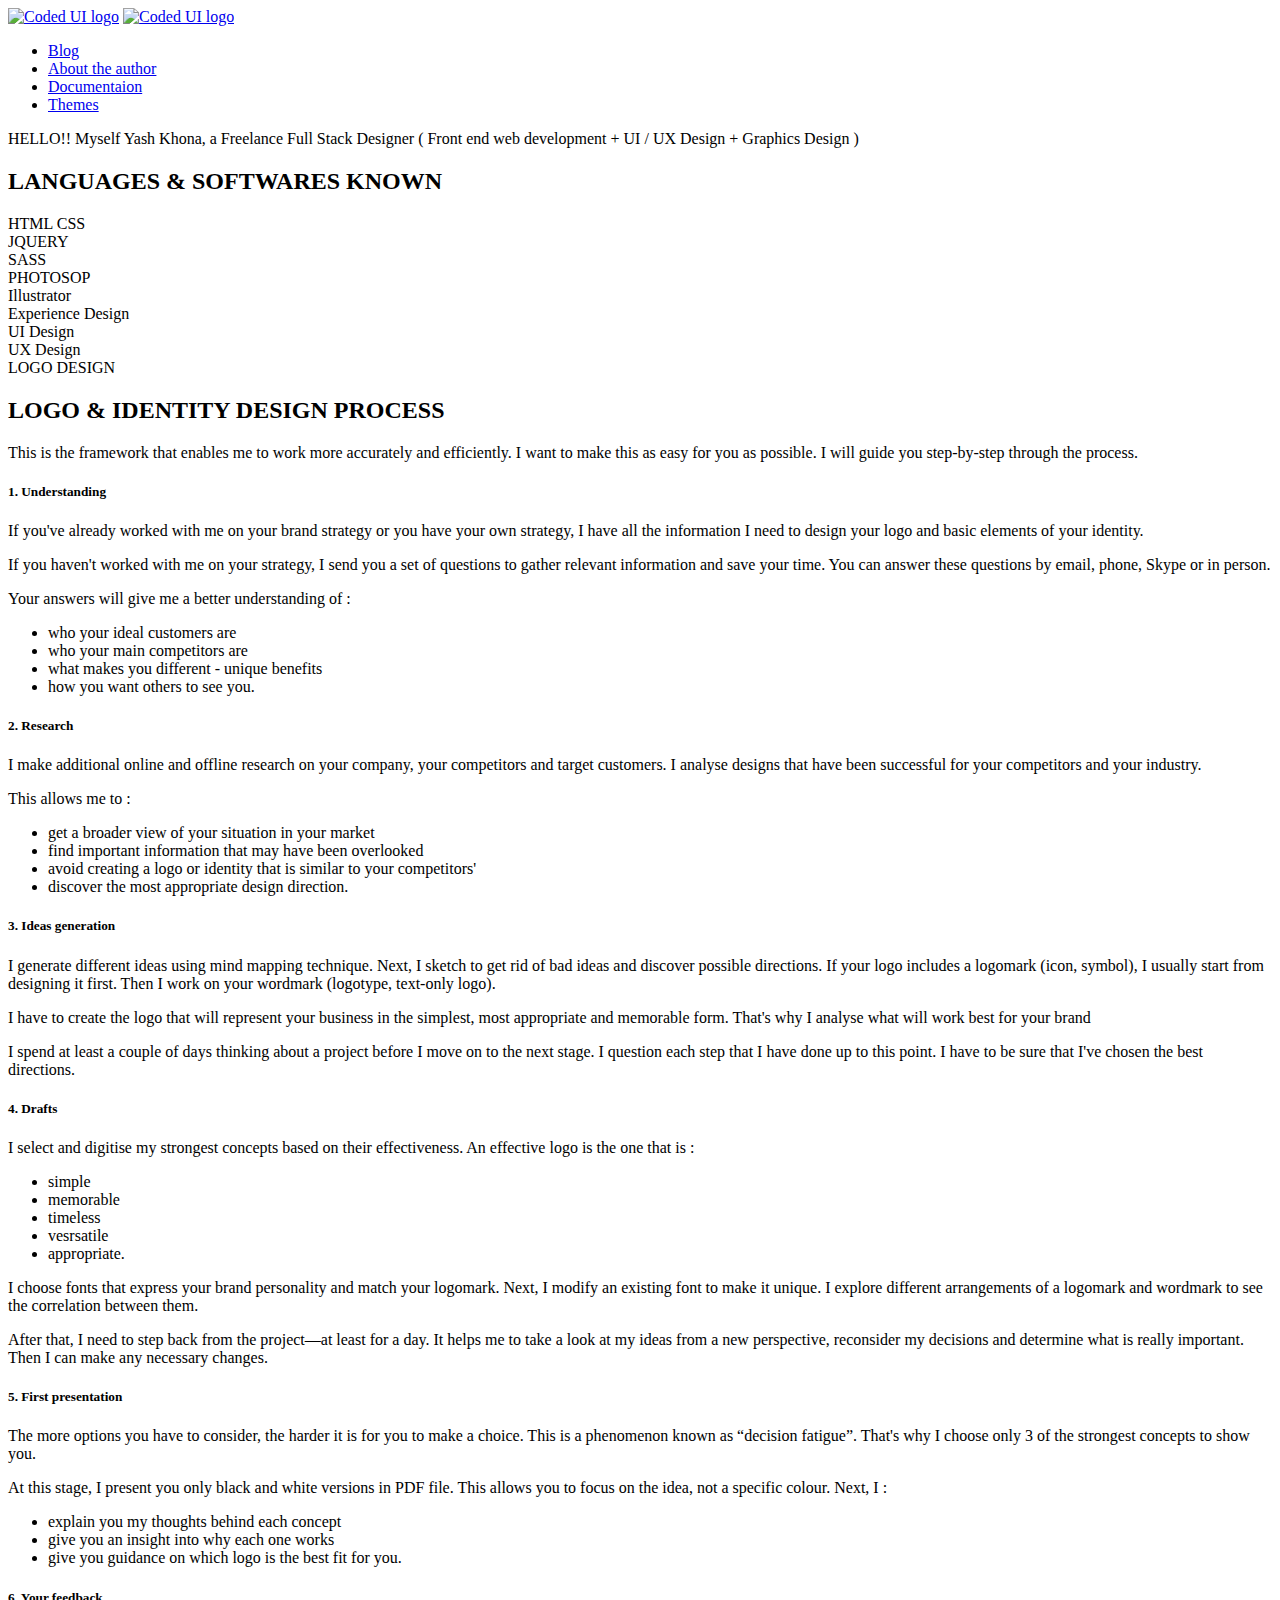
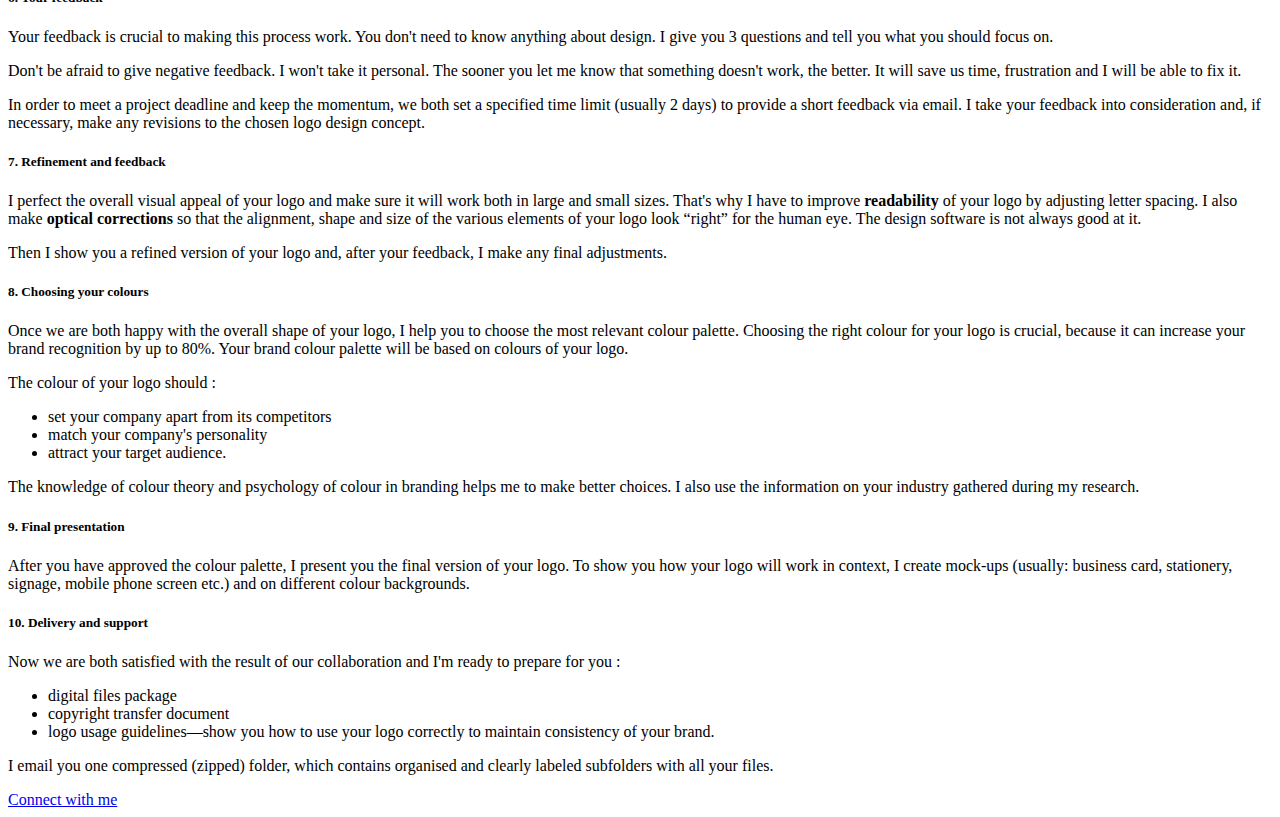
==== about.html @ 503fbe52 "Add files via upload" ====
<!DOCTYPE html>
<html lang="en">
    <head>
        <meta charset="utf-8">
        <meta name="viewport" content="width=device-width, initial-scale=1.0">

        <!-- Search Engine Optimization (SEO) -->
        
        

        <link rel="stylesheet" href="vendors/css/normalize.css">
        <link rel="stylesheet" href="vendors/css/grid.css">
        <link rel="stylesheet" href="vendors/css/ionicons.min.css">
        <link rel="stylesheet" href="vendors/css/animate.min.css">
        <link href="https://fonts.googleapis.com/css?family=Montserrat:100,300,300i,500" rel="stylesheet">
        <link rel="stylesheet" href="resources/css/style.css">
        <link rel="stylesheet" href="resources/css/queries.css">
        
        
        
        
         <title>Coded UI</title>
    </head>
    <body>
        <header>
            <nav>
                <div class="row">
                    <a href="index.html"><img src="resources/img/Coded%20UI%20logo.png" class="logo" alt="Coded UI logo"></a>
                         <a href="index.html"><img src="resources/img/Coded%20UI%20logo.png" class="logo-black" alt="Coded UI logo"></a>
                    <ul class="main-nav js--main-nav">
                        <li><a href="blog.html">Blog</a></li>
                        <li><a href="about.html">About the author</a></li>
                        <li><a href="documentation.html">Documentaion</a></li>
                        <li><a href="theme.html">Themes</a></li>
                    </ul>
                    <a class="mobile-nav-icon js--nav-icon">
                        <i class="ion-navicon-round"></i>
                    </a>
                </div>
            </nav>
            <div class="row">
                <p class="about-para"><span>HELLO!!</span> Myself Yash Khona, a Freelance Full Stack Designer ( Front end web development + UI / UX Design + Graphics Design )</p>
                <h2>LANGUAGES & SOFTWARES KNOWN </h2>
            </div>
            <div class="row">
                <div class="col span-1-of-3">
                    <div class="skills-container">
                        <div class="skills html">HTML CSS</div>
                    </div>
                    <div class="skills-container">
                        <div class="skills js">JQUERY</div>
                    </div>
                    <div class="skills-container">
                        <div class="skills other">SASS</div>
                    </div>
                </div>
                
                <div class="col span-1-of-3">
                    <div class="skills-container">
                        <div class="skills ps">PHOTOSOP</div>
                    </div>
                    <div class="skills-container">
                        <div class="skills ai">Illustrator</div>
                    </div>
                    <div class="skills-container">
                        <div class="skills xd">Experience Design</div>
                    </div>
                </div>
                <div class="col span-1-of-3">
                    <div class="skills-container">
                        <div class="skills ui">UI Design</div>
                    </div>
                    <div class="skills-container">
                        <div class="skills ux">UX Design</div>
                    </div>
                    <div class="skills-container">
                        <div class="skills logod">LOGO DESIGN</div>
                    </div>
                </div>
            </div>
            
        </header> 
        <section class="section-design-process js--section-features">
            <div class="row design-process">
                <h2>LOGO & IDENTITY DESIGN PROCESS</h2>
                <p class="design-process-para">This is the framework that enables me to work more accurately and efficiently. I want to make this as easy for you as possible. I will guide you step-by-step through the process.</p>
                <h5>1. Understanding</h5>
                <p class="design-process-step">If you've already worked with me on your brand strategy or you have your own strategy, I have all the information I need to design your logo and basic elements of your identity.</p>
                <p class="design-process-step">If you haven't worked with me on your strategy, I send you a set of questions to gather relevant information and save your time. You can answer these questions by email, phone, Skype or in person.</p>
                <p class="design-process-step">Your answers will give me a better understanding of :</p>
                <ul>
                    <li>who your ideal customers are</li>
                    <li>who your main competitors are</li>
                    <li>what makes you different - unique benefits</li>
                    <li>how you want others to see you.</li>
                </ul>
                <h5>2. Research</h5>
                <p class="design-process-step">I make additional online and offline research on your company, your competitors and target customers. I analyse designs that have been successful for your competitors and your industry. </p>
                <p class="design-process-step">This allows me to :</p>
                <ul>
                    <li>get a broader view of your situation in your market</li>
                    <li>find important information that may have been overlooked</li>
                    <li>avoid creating a logo or identity that is similar to your competitors'</li>
                    <li>discover the most appropriate design direction.</li>
                </ul>
                <h5>3. Ideas generation</h5>
                <p class="design-process-step">I generate different ideas using mind mapping technique. Next, I sketch to get rid of bad ideas and discover possible directions. If your logo includes a logomark (icon, symbol), I usually start from designing it first. Then I work on your wordmark (logotype, text-only logo).</p>
                <p class="design-process-step">I have to create the logo that will represent your business in the simplest, most appropriate and memorable form. That's why I analyse what will work best for your brand</p>
                <p class="design-process-step">I spend at least a couple of days thinking about a project before I move on to the next stage. I question each step that I have done up to this point. I have to be sure that I've chosen the best directions.</p>
                <h5>4. Drafts</h5>
                <p class="design-process-step">I select and digitise my strongest concepts based on their effectiveness. An effective logo is the one that is : </p>
                <ul>
                    <li>simple</li>
                    <li>memorable</li>
                    <li>timeless</li>
                    <li>vesrsatile</li>
                    <li>appropriate.</li>
                </ul>
                <p class="design-process-step">I choose fonts that express your brand personality and match your logomark. Next, I modify an existing font to make it unique. I explore different arrangements of a logomark and wordmark to see the correlation between them. </p>
                <p class="design-process-step">After that, I need to step back from the project—at least for a day. It helps me to take a look at my ideas from a new perspective, reconsider my decisions and determine what is really important. Then I can make any necessary changes.</p>
                <h5>5. First presentation</h5>
                <p class="design-process-step">The more options you have to consider, the harder it is for you to make a choice. This is a phenomenon known as “decision fatigue”. That's why I choose only 3 of the strongest concepts to show you.</p>
                <p class="design-process-step">At this stage, I present you only black and white versions in PDF file. This allows you to focus on the idea, not a specific colour. Next, I :</p>
                <ul>
                    <li>explain you my thoughts behind each concept</li>
                    <li>give you an insight into why each one works</li>
                    <li>give you guidance on which logo is the best fit for you.</li>
                </ul>
                <h5>6. Your feedback</h5>
                <p class="design-process-step">Your feedback is crucial to making this process work. You don't need to know anything about design. I give you 3 questions and tell you what you should focus on.</p>
                <p class="design-process-step">Don't be afraid to give negative feedback. I won't take it personal. The sooner you let me know that something doesn't work, the better. It will save us time, frustration and I will be able to fix it. </p>
                <p class="design-process-step">In order to meet a project deadline and keep the momentum, we both set a specified time limit (usually 2 days) to provide a short feedback via email. I take your feedback into consideration and, if necessary, make any revisions to the chosen logo design concept.</p>
                <h5>7. Refinement and feedback</h5>
                <p class="design-process-step">I perfect the overall visual appeal of your logo and make sure it will work both in large and small sizes. That's why I have to improve <strong>readability</strong> of your logo by adjusting letter spacing. I also make <strong>optical corrections</strong> so that the alignment, shape and size of the various elements of your logo look “right” for the human eye. The design software is not always good at it.</p>
                <p class="design-process-step">Then I show you a refined version of your logo and, after your feedback, I make any final adjustments. </p>
                <h5>8. Choosing your colours</h5>
                <p class="design-process-step">Once we are both happy with the overall shape of your logo, I help you to choose the most relevant colour palette. Choosing the right colour for your logo is crucial, because it can increase your brand recognition by up to 80%. Your brand colour palette will be based on colours of your logo.</p>
                <p class="design-process-step">The colour of your logo should :</p>
                <ul>
                    <li>set your company apart from its competitors</li>
                    <li>match your company's personality </li>
                    <li>attract your target audience.</li>
                </ul>
                <p class="design-process-step">The knowledge of colour theory and psychology of colour in branding helps me to make better choices. I also use the information on your industry gathered during my research. </p>
                <h5>9. Final presentation</h5>
                <p class="design-process-step">After you have approved the colour palette, I present you the final version of your logo. To show you how your logo will work in context, I create mock-ups (usually: business card, stationery, signage, mobile phone screen etc.) and on different colour backgrounds.</p>
                <h5>10. Delivery and support</h5>
                <p class="design-process-step">Now we are both satisfied with the result of our collaboration and I'm ready to prepare for you : </p>
                <ul>
                    <li>digital files package</li>
                    <li>copyright transfer document </li>
                    <li>logo usage guidelines—show you how to use your logo correctly to maintain consistency of your brand.</li>
                </ul>
                <p class="design-process-step">I email you one compressed (zipped) folder, which contains organised and clearly labeled subfolders with all your files.</p>
                <div class="row connect">
                    <a href="index.html#contact-form" class="btn btn-ghost">Connect with me</a>

                </div>
            </div>
        </section>
        
        
        <script src="https://ajax.googleapis.com/ajax/libs/jquery/3.3.1/jquery.min.js"></script>
        <script src="https://cdn.jsdelivr.net/npm/respond.js@1.4.2/Gruntfile.min.js"></script>
        <script src="resources/js/script.js"></script>
        <script src="vendors/js/jquery.waypoints.min.js"></script>
    </body>
</html>
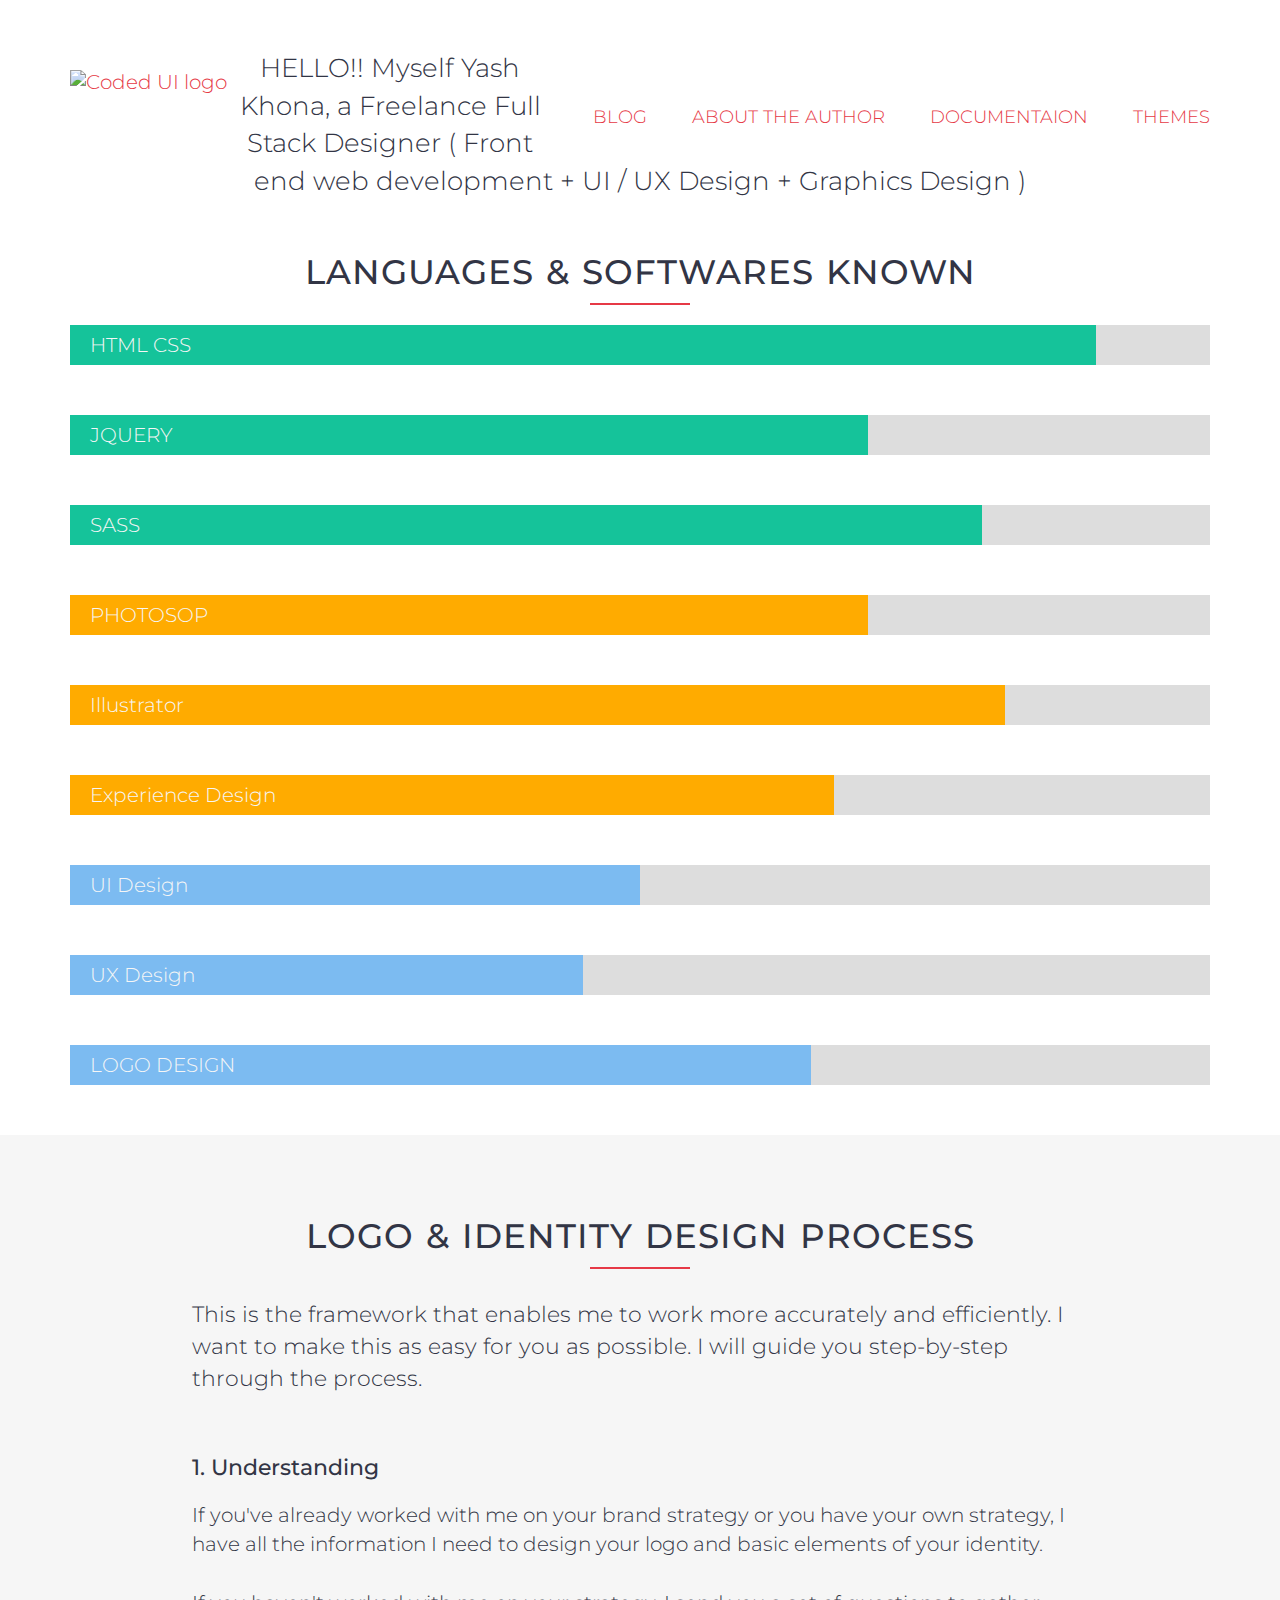
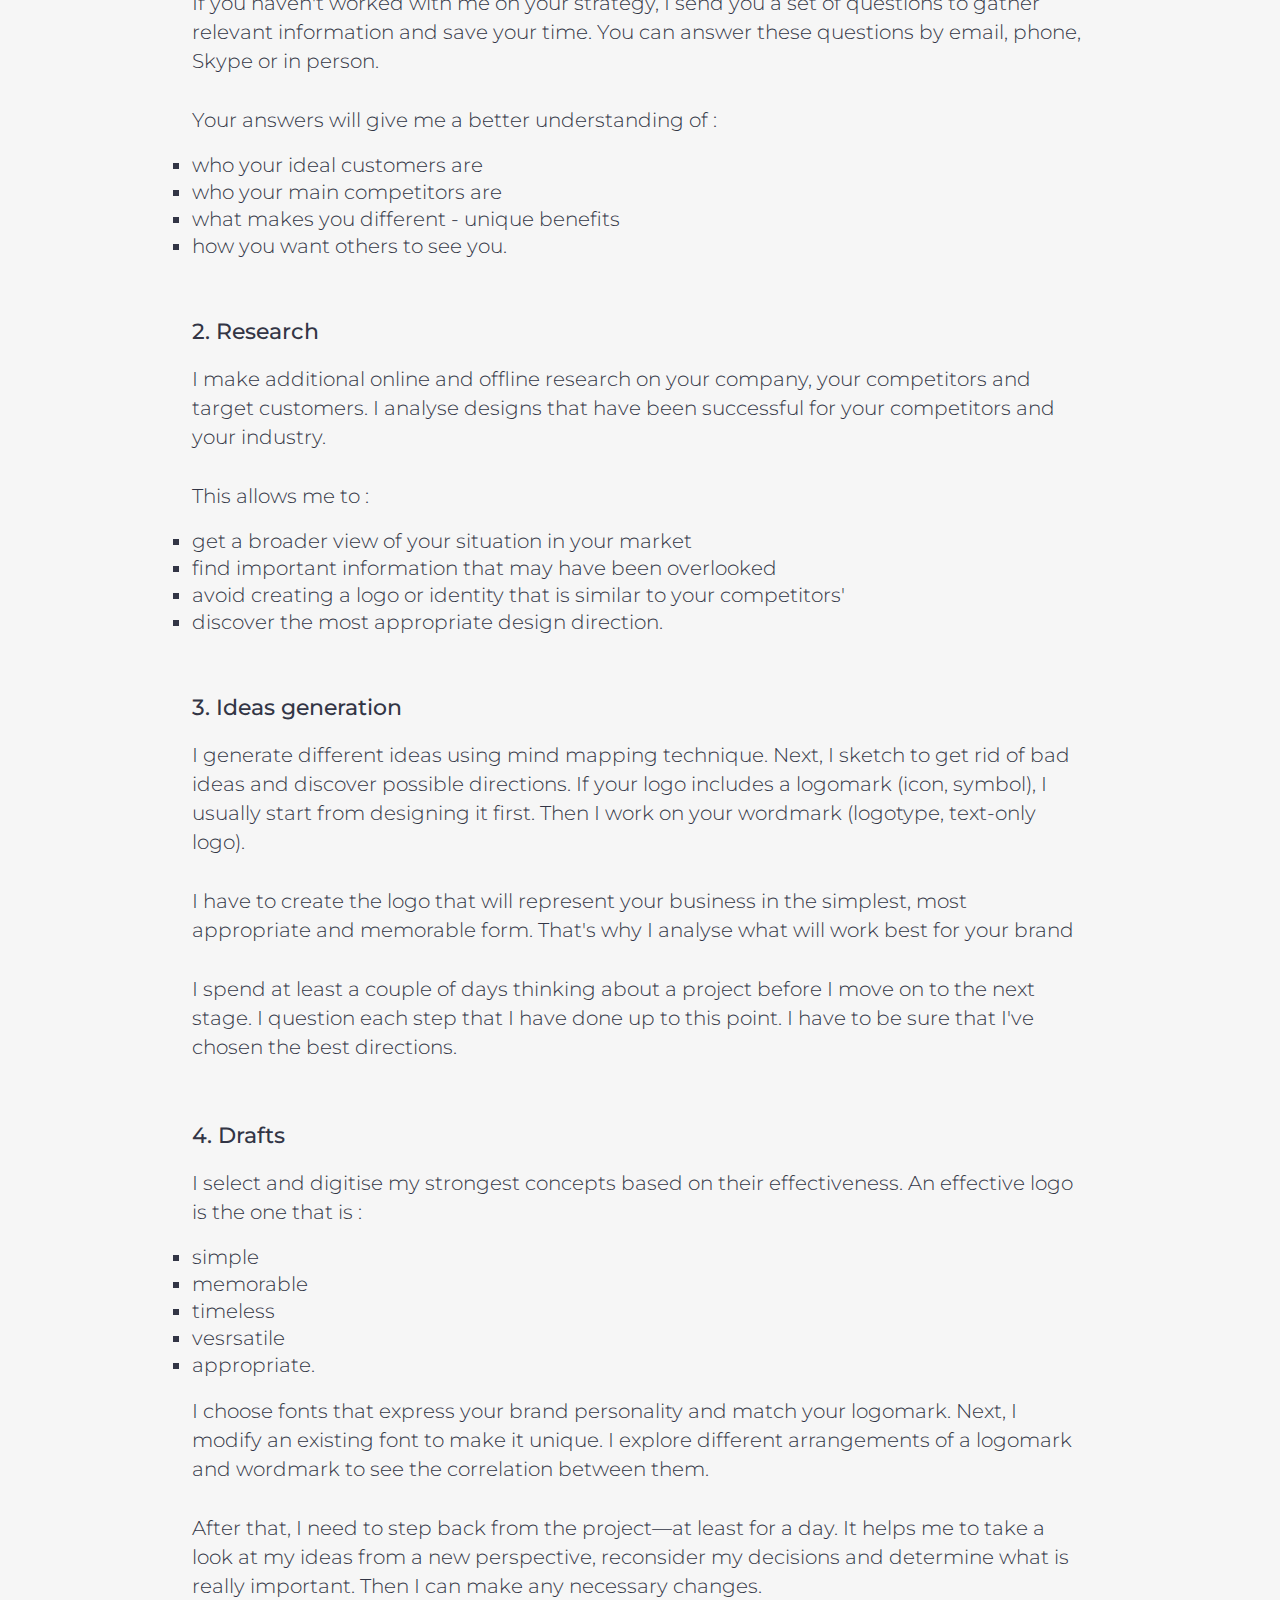
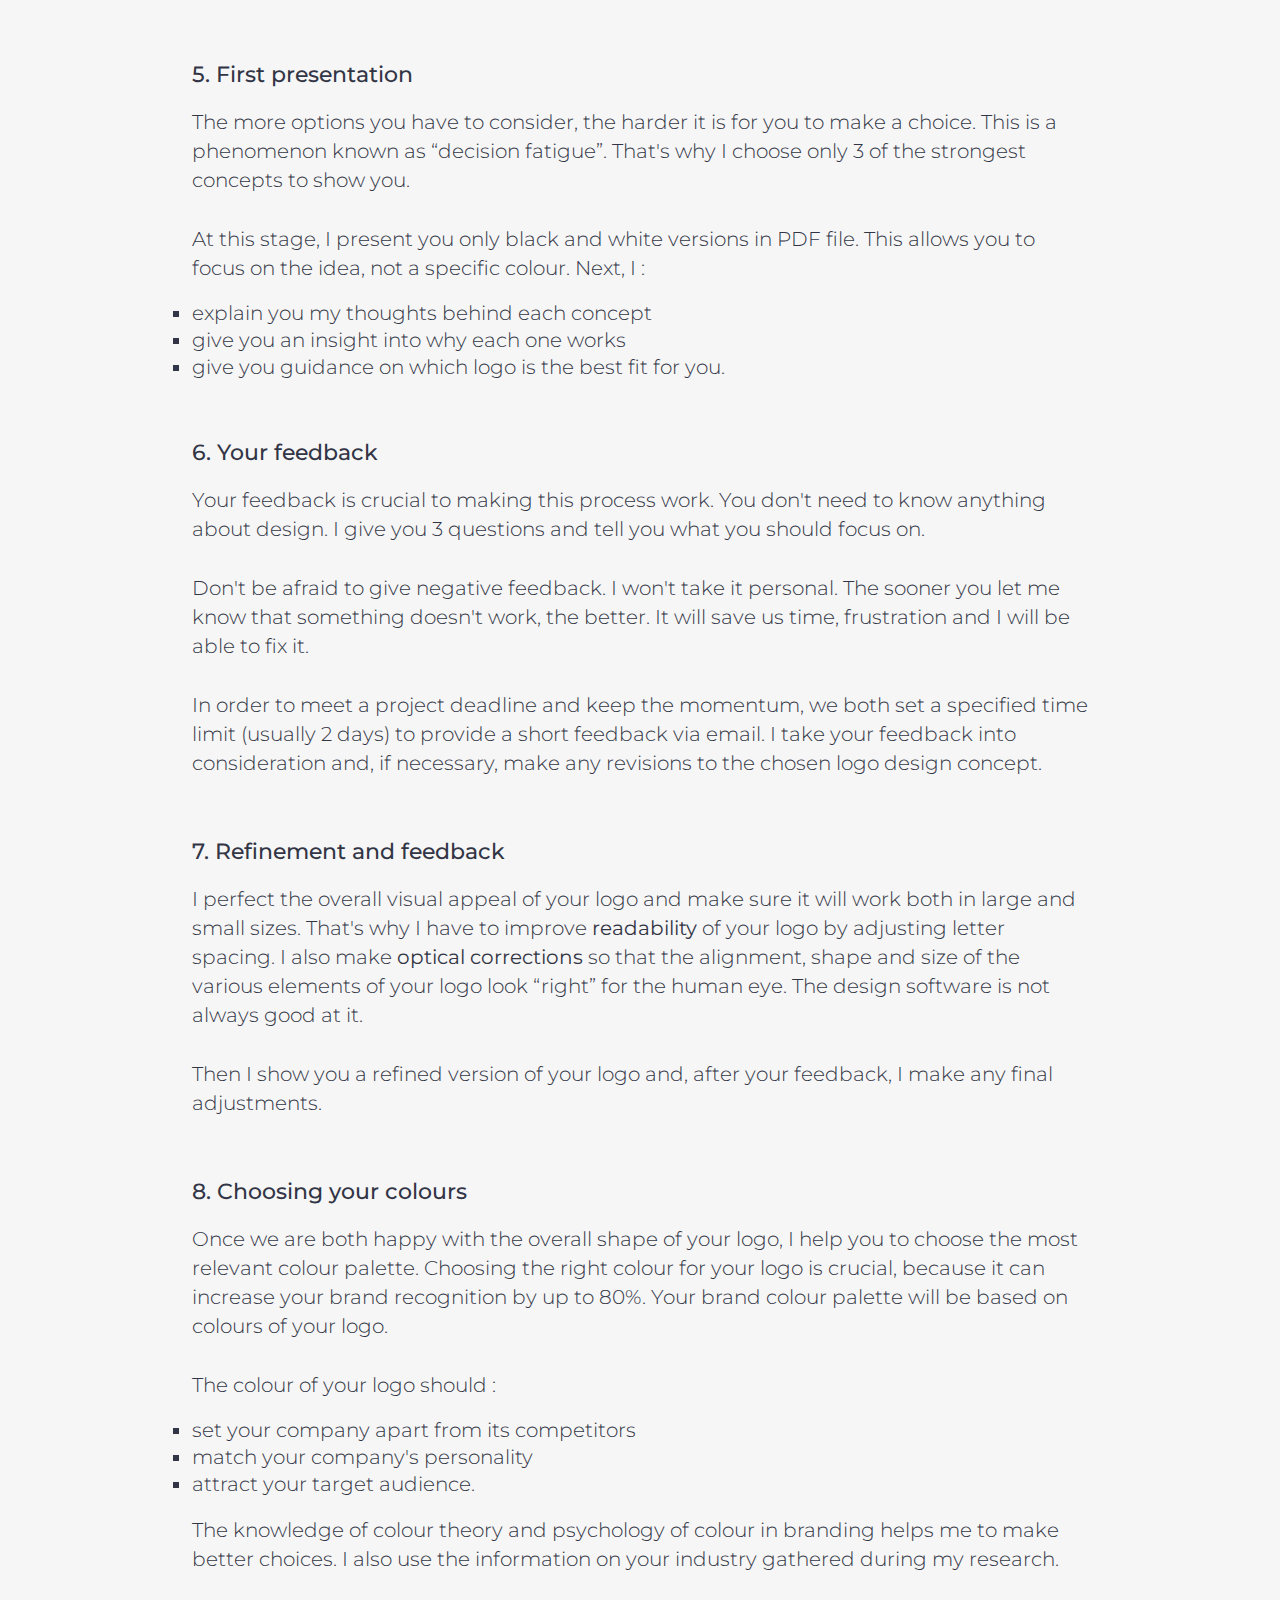
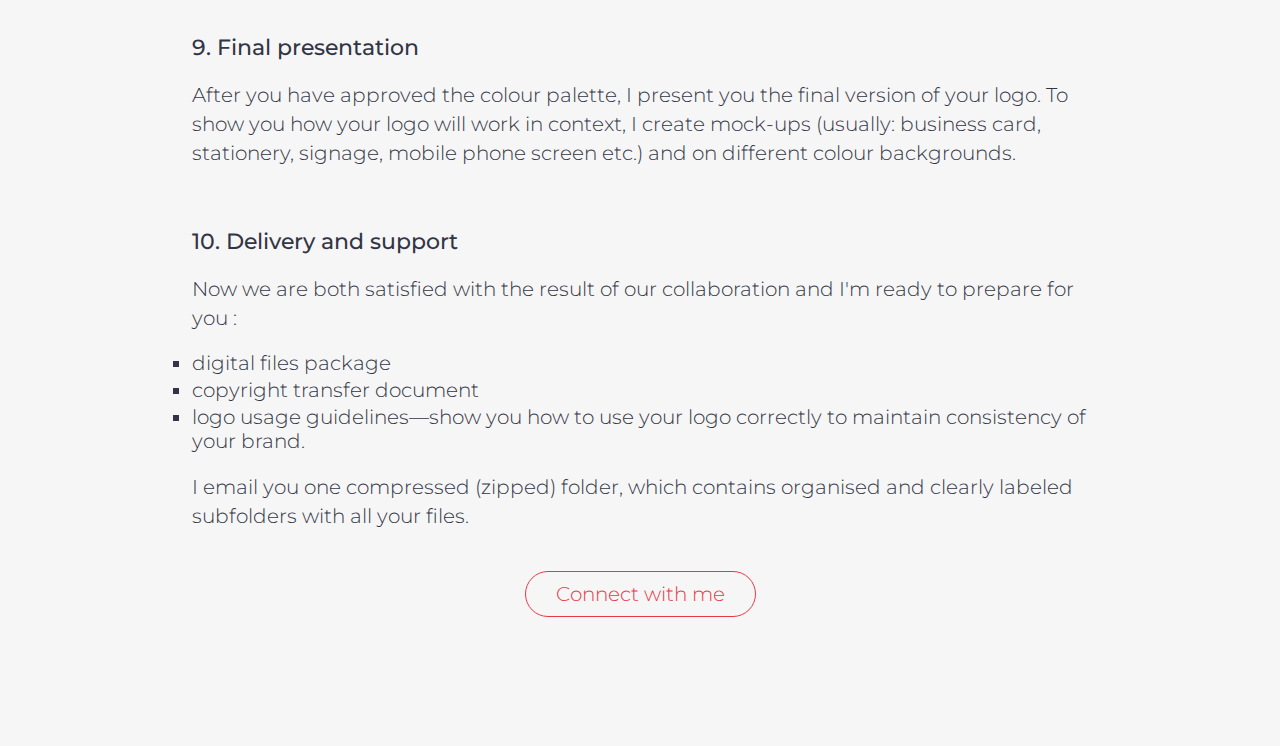
==== commit b81bcdd6: "Add files via upload" ====
--- a/about.html
+++ b/about.html
@@ -26,7 +26,7 @@
             <nav>
                 <div class="row">
                     <a href="index.html"><img src="resources/img/Coded%20UI%20logo.png" class="logo" alt="Coded UI logo"></a>
-                         <a href="index.html"><img src="resources/img/Coded%20UI%20logo.png" class="logo-black" alt="Coded UI logo"></a>
+                         <a href="index.html"><img src="resources/img/text-logo.png" class="logo-black" alt="Coded UI logo"></a>
                     <ul class="main-nav js--main-nav">
                         <li><a href="blog.html">Blog</a></li>
                         <li><a href="about.html">About the author</a></li>
@@ -153,8 +153,21 @@
                 </ul>
                 <p class="design-process-step">I email you one compressed (zipped) folder, which contains organised and clearly labeled subfolders with all your files.</p>
                 <div class="row connect">
-                    <a href="index.html#contact-form" class="btn btn-ghost">Connect with me</a>
-
+                    <a href="https://www.linkedin.com/in/yash-khona-403a33157" target="_blank" class="btn btn-ghost">Connect with me</a>
+                </div>
+                <div class="row">
+                    <ul class="social-links about-links">
+                        <li>
+                            <a href="https://twitter.com/ypkhona?s=08" target="_blank">
+                                <i class="ion-social-twitter"></i>
+                            </a>
+                        </li>
+                        <li>
+                            <a href="https://www.instagram.com/ypkhona/" target="_blank">
+                                <i class="ion-social-instagram"></i>
+                            </a>
+                        </li>
+                    </ul>
                 </div>
             </div>
         </section>
--- a/resources/css/style.css
+++ b/resources/css/style.css
@@ -0,0 +1,709 @@
+/* ======================= */
+/*       Basic Setup       */
+/* ======================= */
+
+* {
+    margin: 0;
+    padding: 0;
+    box-sizing: border-box;
+}
+
+html,
+body {
+    background-color: #fff;
+    color: #323545;
+    font-family: 'Montserrat', sans-serif;
+    font-size: 20px; /* My browser default font size: 20px */
+    font-weight: 300;
+    text-rendering: optimizeLegibility;
+    overflow-x: hidden;
+}
+
+.clearfix {
+    zoom: 1;
+}
+
+.clearfix:after {
+    content: "";
+    clear: both;
+    display: block;
+    height: 0;
+    visibility: hidden;
+}
+
+
+/* ======================= */
+/*   Reusable Components   */
+/* ======================= */
+
+.row {
+    max-width: 1140px;
+    margin: 0 auto;
+}
+
+section {
+    padding: 80px 0;
+}
+
+.box {
+    padding: 1%;
+}
+
+/* ------- Headings ------- */
+h1,
+h2,
+h3 {
+    
+    text-transform: uppercase;
+}
+
+h1 {
+    margin: 0;
+    margin-bottom: 20px;
+    color: #e63946;
+    font-size: 3.2rem;
+    word-spacing: 4px;
+    letter-spacing: 1px;
+    font-weight: 500;
+}
+h4{
+    word-spacing: 2px;
+    letter-spacing: 1px;
+    font-weight: 300;
+    color: #e63946;
+    margin-bottom: 20px;
+    font-size: 2.2rem;
+}
+
+h2 {
+    font-size: 1.7rem;
+    word-spacing: 2px;
+    text-align: center;
+    margin-bottom: 20px;
+    letter-spacing: 1px;
+    font-weight: 500;
+}
+
+h2:after {
+    display: block;
+    height: 2px;
+    background-color: #e63946;
+    content: "";
+    width: 100px;
+    margin: 0 auto;
+    margin-top: 10px;
+}
+
+h3 {
+    font-size: 1.1rem;
+    margin-bottom: 15px;
+    font-weight: 700;
+}
+
+/* ------- Paragraphs ------- */
+.long-copy {
+    line-height: 1.45;
+    width: 70%;
+    margin-left: 15%;
+}
+
+.box p {
+    font-size: .88rem;
+    line-height: 1.45;
+}
+
+/* ------- Icons ------- */
+.icon-big {
+    font-size: 3.3rem;
+    display: block;
+    color: #e63946;
+    margin-bottom: 10px;
+}
+
+.icon-small {
+    display: inline-block;
+    width: 30px;
+    text-align: center;
+    color: #e63946;
+    font-size: 1.2rem;
+    margin-right: 10px;
+
+    /* Secrets to align text and icons */
+    line-height: 1.2;
+    vertical-align: middle;
+    margin-top: -5px;
+}
+
+/* ------- Links ------- */
+a:link,
+a:visited {
+    color: #e63946;
+    text-decoration: none;
+    padding-bottom: 1px;
+    border-bottom: 1px solid #e78e22;
+    -webkit-transition: border-bottom .2s, color .2s;
+    transition: border-bottom .2s, color .2s;
+}
+
+a:hover,
+a:active {
+    color: #555;
+    border-bottom: 1px solid transparent;
+}
+
+/* ------- Buttons ------- */
+/* a:link for link in the normal state */
+.btn:link,
+.btn:visited,
+input[type="submit"] {
+    /* Set common button style */
+    display: inline-block;
+    padding: 10px 30px;
+    font-weight: 300;
+    text-decoration: none;
+    border-radius: 200px;
+
+    -webkit-transition: background-color .2s,
+                border .2s,
+                color .2s;
+
+    transition: background-color .2s,
+                border .2s,
+                color .2s;
+}
+
+.btn-full:link,
+.btn-full:visited,
+input[type="submit"] {
+    /* FlatUI color */
+    background-color: #e63946;
+
+    /* Due to "box-sizing: border-box;", so add border to make
+    the .btn-full has same height as the .btn-ghost*/
+    border: 1px solid #e63946;
+    color: #fff;
+
+    margin-right: 15px;
+}
+
+.btn-ghost:link,
+.btn-ghost:visited {
+    border: 1px solid #e63946;
+    color: #e63946;
+}
+
+.btn:hover,
+.btn:active,
+input[type="submit"]:hover,
+input[type="submit"]:active {
+    background-color: #e11c2b;
+}
+
+.btn-full:hover,
+.btn-full:active {
+    border: 1px solid #e11c2b;
+}
+
+.btn-ghost:hover,
+.btn-ghost:active {
+    border: 1px solid #e11c2b;
+    color: #fff;
+}
+
+
+/* ======================= */
+/*   Section 0 - Header    */
+/* ======================= */
+
+.index-page {
+    background-color: #f6f6f6;
+
+    /* Make image as high as the browser viewport */
+    height: 100vh;
+}
+
+.hero-text-box {
+    /* Make a vertically, horizontally centered box */
+    position: absolute;
+    width: 1140px;
+    top: 50%;
+    left: 50%;
+    -webkit-transform: translate(-50%, -50%);
+            transform: translate(-50%, -50%);
+    text-align: center;
+}
+
+.logo {
+    height: 80px;
+    width: auto;
+    float: left;
+    margin-top: 1rem;
+}
+
+.logo-black {
+    display: none;
+    height: 50px;
+    width: auto;
+    float: left;
+    margin: .25rem 0;
+}
+
+/* ------- Main Navigation ------- */
+.main-nav {
+    float: right;
+    list-style: none;
+    margin-top: 2.7rem;
+}
+
+.main-nav li {
+    display: inline-block;
+    margin-left: 40px;
+}
+
+.main-nav li a:link,
+.main-nav li a:visited {
+    padding: 8px 0;
+    color: #e63946;
+    text-decoration: none;
+    text-transform: uppercase;
+    font-size: .9rem;
+    border-bottom: 2px solid transparent;
+    -webkit-transition: border-bottom .2s;
+    transition: border-bottom .2s;
+}
+
+.main-nav li a:hover,
+.main-nav li a:active {
+    border-bottom: 2px solid #e63946;
+}
+
+/* ------- Mobile Navigation (Responsive) ------- */
+.mobile-nav-icon {
+    float: right;
+    margin-top: 30px;
+    cursor: pointer;
+    display: none;
+}
+
+.mobile-nav-icon i {
+    font-size: 1.8rem;
+    color: #e63946;
+}
+
+
+/* ------- Sticky Navigation ------- */
+.sticky {
+    position: fixed;
+    top: 0;
+    left: 0;
+    width: 100%;
+    background-color: rgba(255, 255, 255, .98);
+    box-shadow: 0 2px 2px #efefef;
+    z-index: 999;
+}
+
+.sticky .main-nav {
+    margin-top: .9rem;
+}
+
+.sticky .main-nav li a:link,
+.sticky .main-nav li a:visited {
+    padding: 16px 0;
+    color: #555;
+}
+
+.sticky .logo {
+    display: none;
+}
+.sticky .logo-black {
+    display: block;
+}
+
+
+/* ======================= */
+/*  Section 1 - Features   */
+/* ======================= */
+
+.section-features .long-copy {
+    margin-bottom: 30px;
+}
+.box h3{
+    text-align: center;
+}
+
+.box img {
+    width: 100%;
+    height: auto;
+    margin-bottom: 15px;
+}
+
+
+/* ======================= */
+/*  Section 3 - Tweet  */
+/* ======================= */
+
+.tweet-para{
+    text-align: center;
+}
+.section-twitter{
+    background-color: #f6f6f6;
+}
+
+
+
+
+
+
+
+
+
+
+/* ======================================= */
+/*            Section 8 - Footer           */
+/* ======================================= */
+
+footer {
+    background-color: #323545;
+    padding: 50px;
+    font-size: .8rem;
+}
+
+.footer-nav {
+    list-style: none;
+    float: left;
+}
+.right{
+    text-align: center;
+}
+.social-links {
+    list-style: none;
+    
+    
+}
+
+.footer-nav li,
+.social-links li {
+    display: inline-block;
+    margin-right: 20px;
+}
+
+.footer-nav li:last-child,
+.social-links li:last-child {
+    margin-right: 0;
+}
+
+.footer-nav li a:link,
+.footer-nav li a:visited,
+.social-links li a:link,
+.social-links li a:visited {
+    text-decoration: none;
+    border: 0;
+    color: #888;
+    -webkit-transition: color .2s;
+    transition: color .2s;
+}
+
+.footer-nav li a:hover,
+.footer-nav li a:active {
+    color: #f6f6f6;
+}
+
+.social-links li a {
+    font-size: 1.2rem;
+}
+
+.ion-social-twitter,
+.ion-social-instagram {
+    -webkit-transition: color .2s;
+    transition: color .2s;
+}
+
+
+
+.ion-social-twitter:hover {
+    color: #55acee;
+}
+
+
+
+.ion-social-instagram:hover {
+    color: #125688;
+}
+
+footer p {
+    color: #e63946;
+    text-align: center;
+    margin-top: 20px;
+    letter-spacing: 2px;
+    
+}
+
+
+/* ======================================= */
+/*            Section 5 - Blog          */
+/* ======================================= */
+
+.blog-container{
+    margin-top: 40px;
+    background-color: #fff;
+    box-shadow: 4.7px 6.5px 34px 0 rgba(0,0,0,.1);
+    
+}
+
+.blog-box p,
+.blog-box h2{
+    color: #323545; !important
+}
+
+.blog-article-heading{
+    margin-top: 60px;
+    
+}
+.blog-article-para{
+    width: 80%;
+}
+.resources-para{
+    width: 70%;
+    font-size: .8rem;
+}
+.resources-topic{font-size:.9rem}
+.resources-topic:after{
+    display: block;
+    height: 2px;
+    background-color: #e63946;
+    content: "";
+    width: 15%;
+}
+
+/* ======================================= */
+/*       Section 6 - About the author      */
+/* ======================================= */
+
+.about-para{
+    line-height: 1.45;
+    font-size: 130%;
+    text-align: center;
+    font-weight: 300;
+    margin-top: 50px;
+    margin-bottom: 50px;
+}
+
+.about-links{
+   margin-top: 20px;
+    text-align: center;
+}
+
+/*-----Skills Bar--------*/
+.skills-container {
+	box-sizing: border-box;
+    width: 100%;
+    background-color: #ddd;
+    margin-bottom: 50px;
+}
+
+.skills {
+	box-sizing: border-box;
+    text-align: left;
+    padding-left: 20px;
+    line-height: 40px;
+    color: #f6f6f6;
+    
+}
+
+.html {
+  width: 90%;
+  background-color: #15c39a;
+    
+}
+.js{
+    width: 70%;
+    background-color: #15c39a;
+}
+.other{
+    width: 80%;
+    background-color: #15c39a;
+}
+.ps{
+    width: 70%;
+    background-color: #ffab00;
+}
+.ai{
+    width: 82%;
+    background-color: #ffab00;
+}
+.xd{
+    width: 67%;
+    background-color: #ffab00;
+}
+
+.ui{
+    width: 50%;
+    background-color: #7cbbf1;
+}
+.ux{
+    width: 45%;
+    background-color: #7cbbf1;
+}
+.logod{
+    width: 65%;
+    background-color: #7cbbf1;
+}
+
+
+
+/* ======================================= */
+/*       Section 6 - About the author      */
+/* ======================================= */
+
+.section-design-process{
+    background-color: #f6f6f6;
+    margin: 0 auto;
+}
+.design-process{
+    width: 70%;
+}
+.design-process-para{
+    line-height: 1.45;
+    font-size: 110%;
+    font-weight: 300;
+    margin: 30px auto 40px auto;
+   
+}
+h5{
+    letter-spacing: normal;
+    font-weight: 500;
+    font-size: 110%;
+    margin-top: 60px;
+}
+
+.design-process-step{
+    line-height: 1.45;
+    letter-spacing: normal;
+    font-size: 100%;
+    padding-top: 20px;
+}
+
+.section-design-process ul{
+    padding-top: 5px;
+    list-style: square;
+}
+.section-design-process ul li{
+    padding-top: 3px;
+}
+.connect{
+    margin-top: 40px;
+    text-align: center;
+}
+
+/* ======================================= */
+/*       Section 7 - Documentation      */
+/* ======================================= */
+
+
+
+.browser-img{
+    width: auto;
+}
+.main {
+    margin-left: 60px; /* Same as the width of the sidenav */
+    font-size: 28px; /* Increased text to enable scrolling */
+    padding: 0px 10px;
+}
+
+.follow{
+    font-size: 100%;
+    margin-bottom: 10px;
+}
+.doc-code-big{
+    background-color: #f6f6f6;
+    width: 60%;
+    height: 300px;   
+    overflow-y: scroll;
+    font-size: 100%;
+}
+.doc-code-small{
+     background-color: #ddd;
+    width: 70%;
+    height: 45px;
+    margin-bottom: 10px;
+    margin-top: 10px;
+    
+}
+.doc-code-small p{
+    padding: 10px;
+}
+code{
+    font-size: 50%;
+    line-height: 1;
+}
+
+.doc-grid{
+    background-color: #f6f6f6;
+    text-align: center;
+    
+}
+.
+.doc-grid p{
+    padding: 5px;
+    font-size: 45%;
+}
+.doc-btn{
+    font-size: 60%;
+}
+.doc-btn a{
+    margin-right: 30px;
+    margin-bottom: 20px;
+}
+.contactform-container{
+    width: 40%;
+    font-size: 70%;
+    height: 10%;
+}
+h3{
+    margin-top: 30px;
+}
+p{
+    margin-bottom: 10px;
+}
+.doc-code-small p{
+    margin-bottom: 0;
+}
+/* ======================= */
+/*       Theme         */
+/* ======================= */
+
+.theme-div{
+    margin-top: 40px;
+    
+}
+.theme-img{
+    height: 200px;
+    width: auto;
+    float: left;
+    margin-right: 20px;
+}
+
+
+
+/* ======================= */
+/*   Animations on Scroll  */
+/* ======================= */
+
+.js--wp-1,
+.js--wp-2,
+.js--wp-3  {
+    opacity: 0;
+    -webkit-animation-duration: 1s;
+            animation-duration: 1s;
+}
+
+.js--wp-4 {
+    -webkit-animation-duration: 1s;
+            animation-duration: 1s;
+}
+
+.js--wp-1.animated,
+.js--wp-2.animated,
+.js--wp-3.animated {
+    opacity: 1;
+}
--- a/resources/css/queries.css
+++ b/resources/css/queries.css
@@ -0,0 +1,175 @@
+
+/* Big tablets to 1200px (width smaller than the 1140px row) */
+@media only screen and (max-width: 1200px) {
+    .hero-text-box {
+        width: 100%;
+        padding: 0 2%;
+    }
+
+    .row { padding: 0 2%; }
+}
+
+
+/* Small tablests to big tablets: from 768px to 1023px */
+@media only screen and (max-width: 1023px) {
+    body { font-size: .9rem; }
+    section { padding: 60px 0; }
+
+    .long-copy {
+        width: 80%;
+        margin-left: 10%;
+    }
+
+    .steps-box { margin-top: 10px; }
+    .steps-box:last-child { margin-top: 10px; }
+    .works-step { margin-bottom: 40px; }
+    .works-step:last-of-type { margin-bottom: 60px; }
+    .app-screen { width: 50%; }
+
+    .icon-small {
+        width: 17px;
+        margin-right: 5px;
+    }
+    .city-feature { font-size: .8rem; }
+
+    .plan-box {
+        width: 100%;
+        margin-left: 0;
+    }
+    .plan-price { font-size: 2.5rem; }
+
+    .contact-form { width: 90%; }
+/*  DOCUMENTATION  */
+    .doc-main{padding-left: 0;}
+    .doc-code-big{width: 80%;}
+    .doc-code-small{width: 100%; height: 25px; }
+    .design-process{
+    width: 90%;
+}
+    .blog-article-para{
+    width: 90%;
+}
+}
+
+
+/* Small phones to small tablets: from 481px to 767px */
+@media only screen and (max-width: 767px) {
+    body { font-size: .8rem; }
+    section { padding: 30px 0; }
+
+    .row,
+    .hero-text-box { padding: 0 4%; }
+    .col {
+        width: 100%;
+        margin: 0 0 4% 0;
+    }
+
+    .main-nav { display: none; }
+    .mobile-nav-icon { display: inline-block; }
+    .main-nav {
+        float: left;
+        margin-top: 1.25rem;
+        margin-left: .75rem;
+    }
+    .main-nav li {
+        display: block;
+    }
+    .main-nav li a:link,
+    .main-nav li a:visited {
+        display: block;
+        border: none;
+        padding: 10px 0;
+        font-size: ;
+    }
+
+    .sticky .main-nav {
+        margin-top: .5rem;
+    }
+    .sticky .main-nav li a:link,
+    .sticky .main-nav li a:visited { padding: 10px 0; }
+    .sticky .mobile-nav-icon { margin-top: 10px;}
+    .sticky .mobile-nav-icon i { color: #555; }
+
+    h1 { font-size: 2.8rem; }
+    h2 { font-size: 1.3rem; }
+    h4{ font-size: 1.4rem;}
+    .long-copy {
+        width: 100%;
+        margin-left: 0%;
+    }
+
+    .app-screen { width: 40%; }
+    .steps-box:first-child { text-align: center; }
+    .works-step { margin-bottom: 20px;}
+    .works-step:last-of-type { margin-bottom: 25px; }
+    .works-step div {
+        height: 40px;
+        width: 40px;
+        padding: 4px;
+        font-size: 1.1rem;
+        margin-right: 15px;
+    }
+
+    .map-box {
+        width: 100%;
+        height: auto;
+        position: relative;
+    }
+
+    .map {
+        width: 100%;
+        height: 300px;
+        position: relative;
+        z-index: 0;
+    }
+
+    .form-box {
+        width: 100%;
+        position: relative;;
+        height: auto;
+        padding: 30px 0;
+    }
+/*    DOCUMENTATION */
+    .browser-img{width: 100%;}
+    .doc-code-big{width: 100%;}
+    .doc-code-small{width: 100%;
+    font-size: 80%;
+    margin-top: 10px;
+    height: 45px;}
+    .design-process{
+    width: 90%;
+}
+/*    BLOG*/
+    .blog-container{
+        margin-top: 20px;
+    }
+    .left{
+        float: right;
+    }
+    .blog-article-para{
+    width: 90%;
+}
+    
+}
+
+
+/* Small phones: from 0 to 480px */
+@media only screen and (max-width: 480px) {
+    section { padding: 25px 0; }
+    .contact-form { width: 100%; }
+    .doc-code-small{
+    font-size: 90%;
+    width: 100%;
+    height: 50px;
+    
+}
+    .contactform-container{
+    width: 80%;
+    font-size: 80%;
+}
+   
+    .doc-code-big{width: 100%;}
+    .design-process{
+    width: 90%;
+}
+}
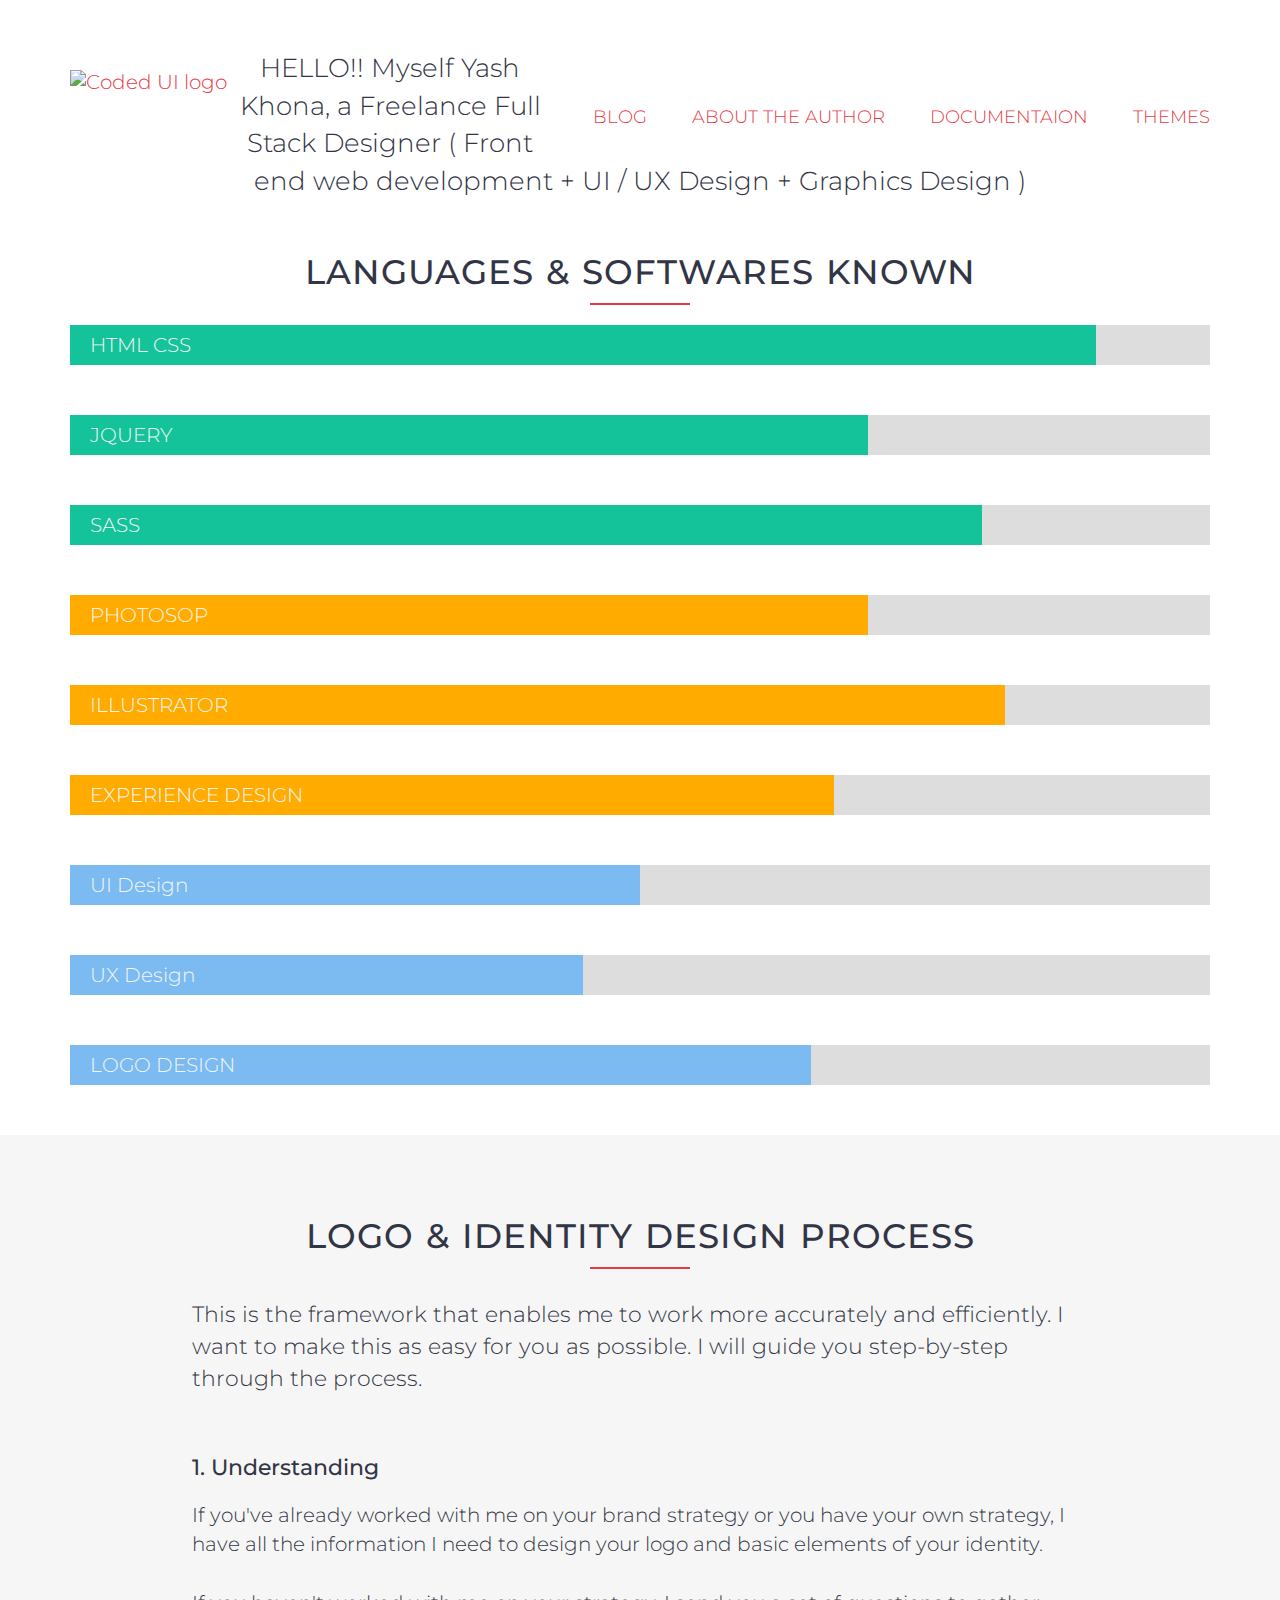
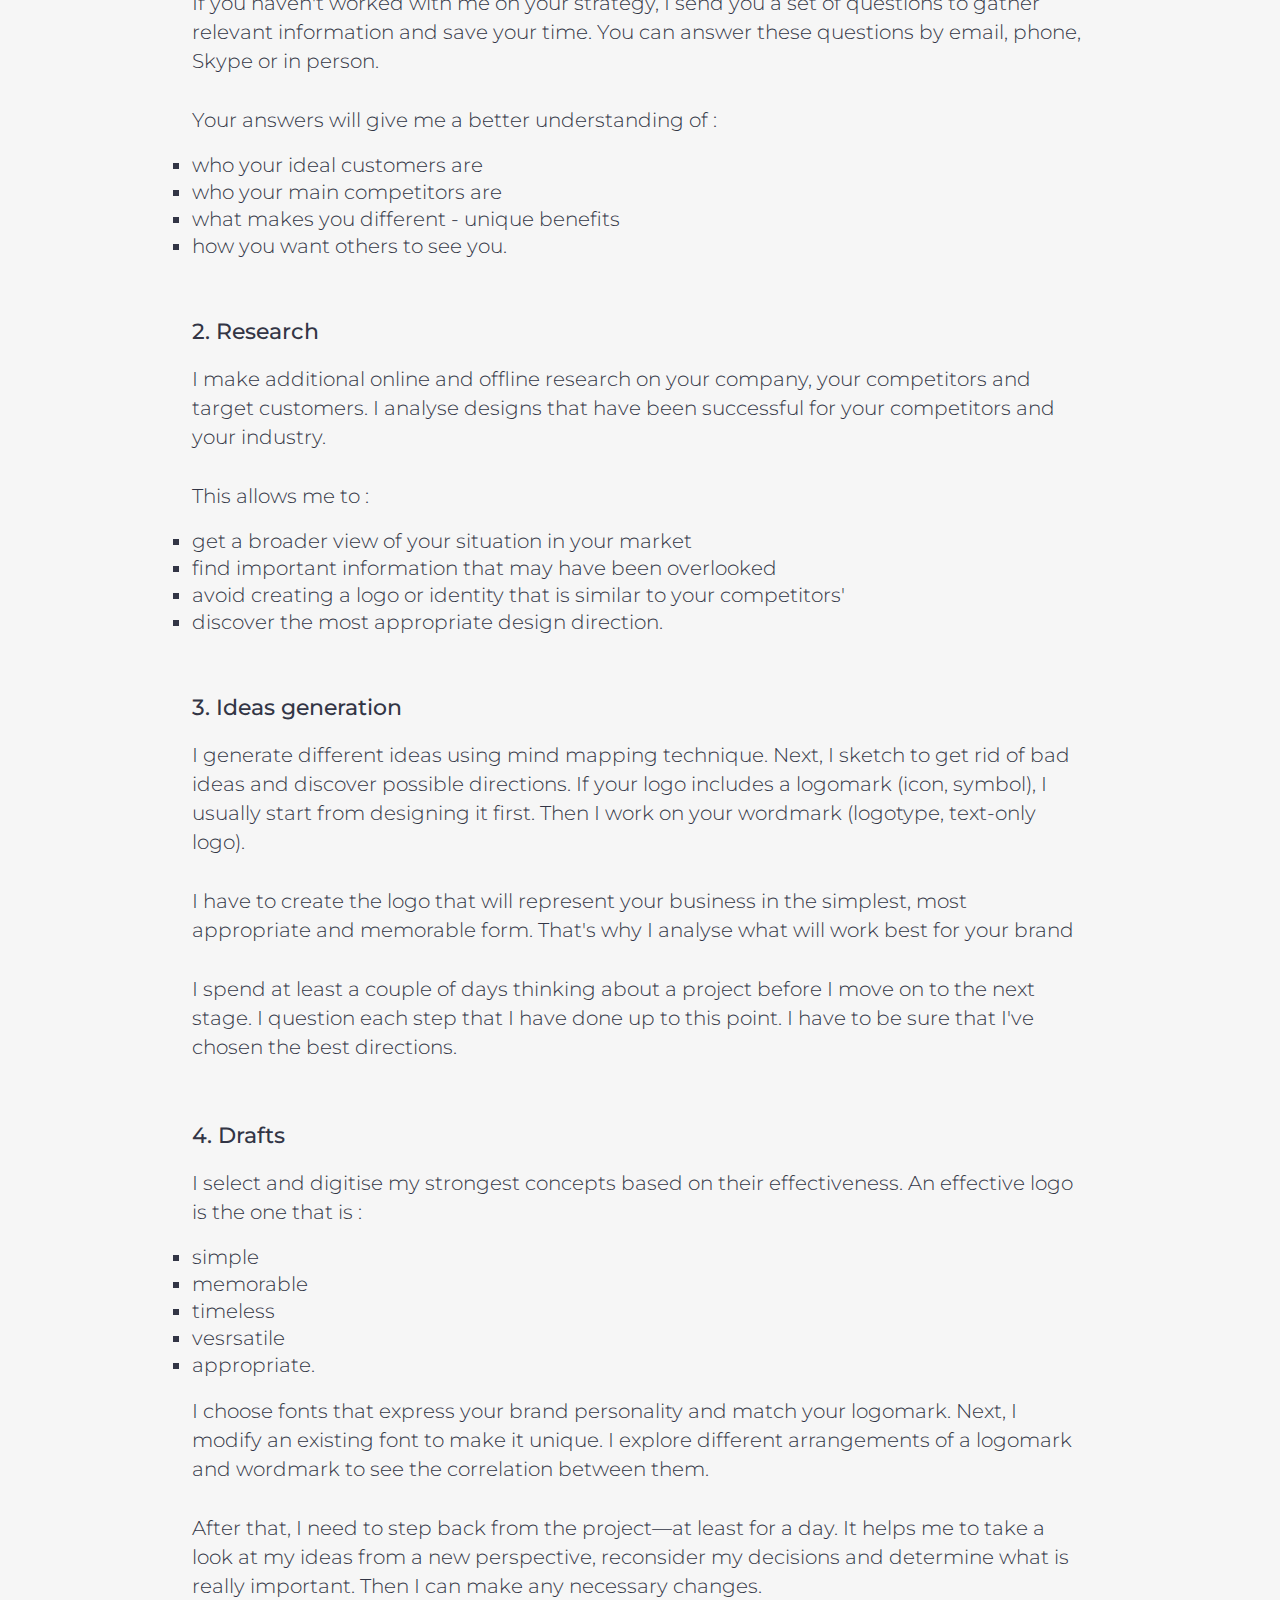
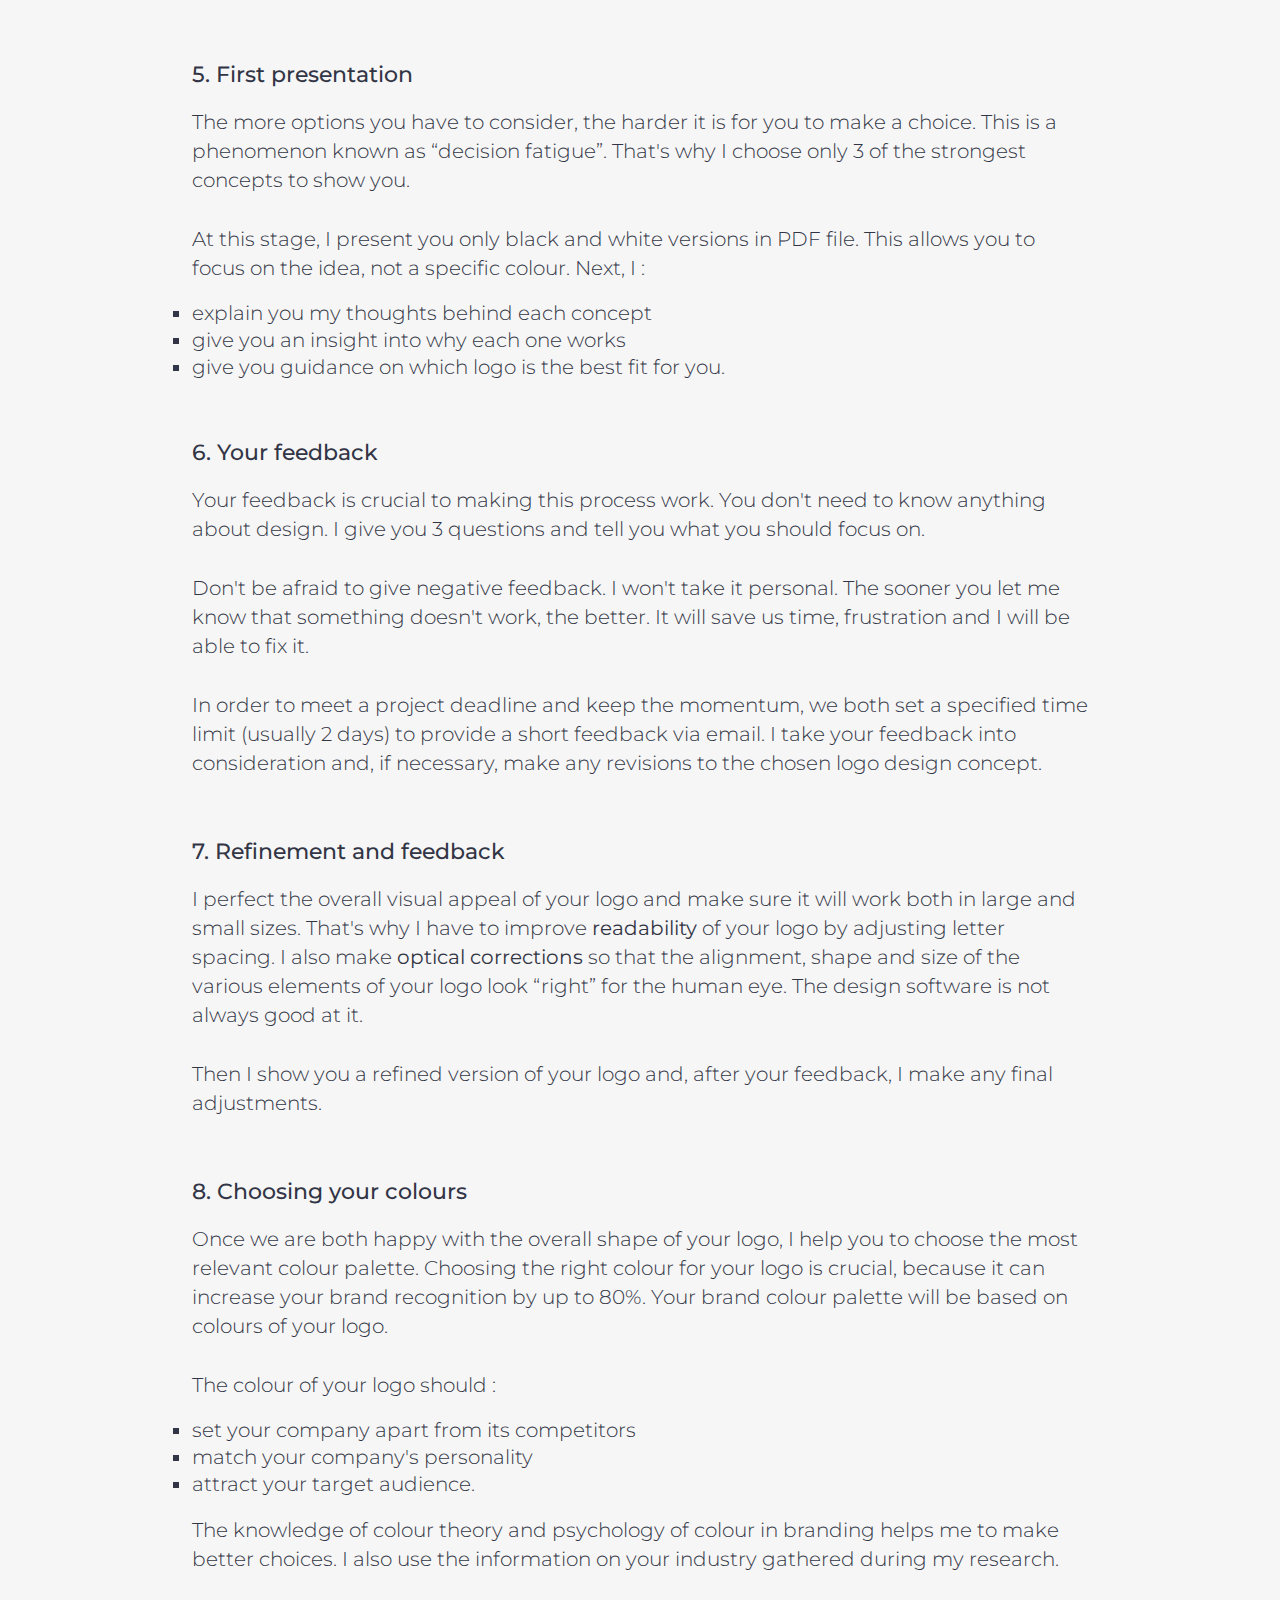
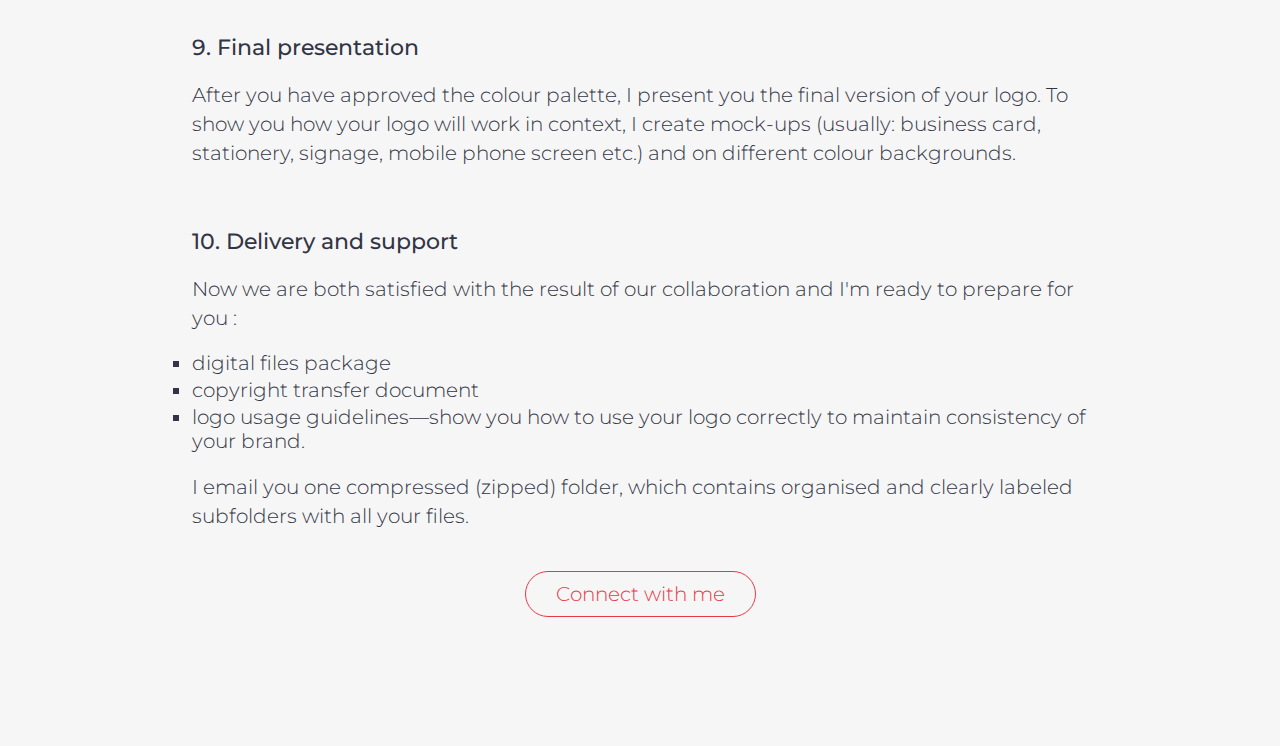
==== commit 7378b309: "Update about.html" ====
--- a/about.html
+++ b/about.html
@@ -60,10 +60,10 @@
                         <div class="skills ps">PHOTOSOP</div>
                     </div>
                     <div class="skills-container">
-                        <div class="skills ai">Illustrator</div>
+                        <div class="skills ai">ILLUSTRATOR</div>
                     </div>
                     <div class="skills-container">
-                        <div class="skills xd">Experience Design</div>
+                        <div class="skills xd">EXPERIENCE DESIGN</div>
                     </div>
                 </div>
                 <div class="col span-1-of-3">
@@ -178,4 +178,4 @@
         <script src="resources/js/script.js"></script>
         <script src="vendors/js/jquery.waypoints.min.js"></script>
     </body>
-</html>+</html>
--- a/resources/css/style.css
+++ b/resources/css/style.css
@@ -461,10 +461,17 @@
 }
 .blog-article-para{
     width: 80%;
+    margin: 0 auto;
 }
 .resources-para{
     width: 70%;
     font-size: .8rem;
+}
+.width{
+    width: 80%;
+}
+.margin{
+    margin-top: 10px;
 }
 .resources-topic{font-size:.9rem}
 .resources-topic:after{
--- a/resources/css/queries.css
+++ b/resources/css/queries.css
@@ -49,6 +49,14 @@
     .blog-article-para{
     width: 90%;
 }
+    .width{
+    width: 90%;
+    margin: 0 auto;
+}
+    .margin{
+    margin-top: 10px;
+}
+    
 }
 
 
@@ -149,6 +157,13 @@
     .blog-article-para{
     width: 90%;
 }
+    .width{
+    width: 90%;
+    margin: 0 auto;
+}
+    .margin{
+    margin-top: 10px;
+}
     
 }
 
